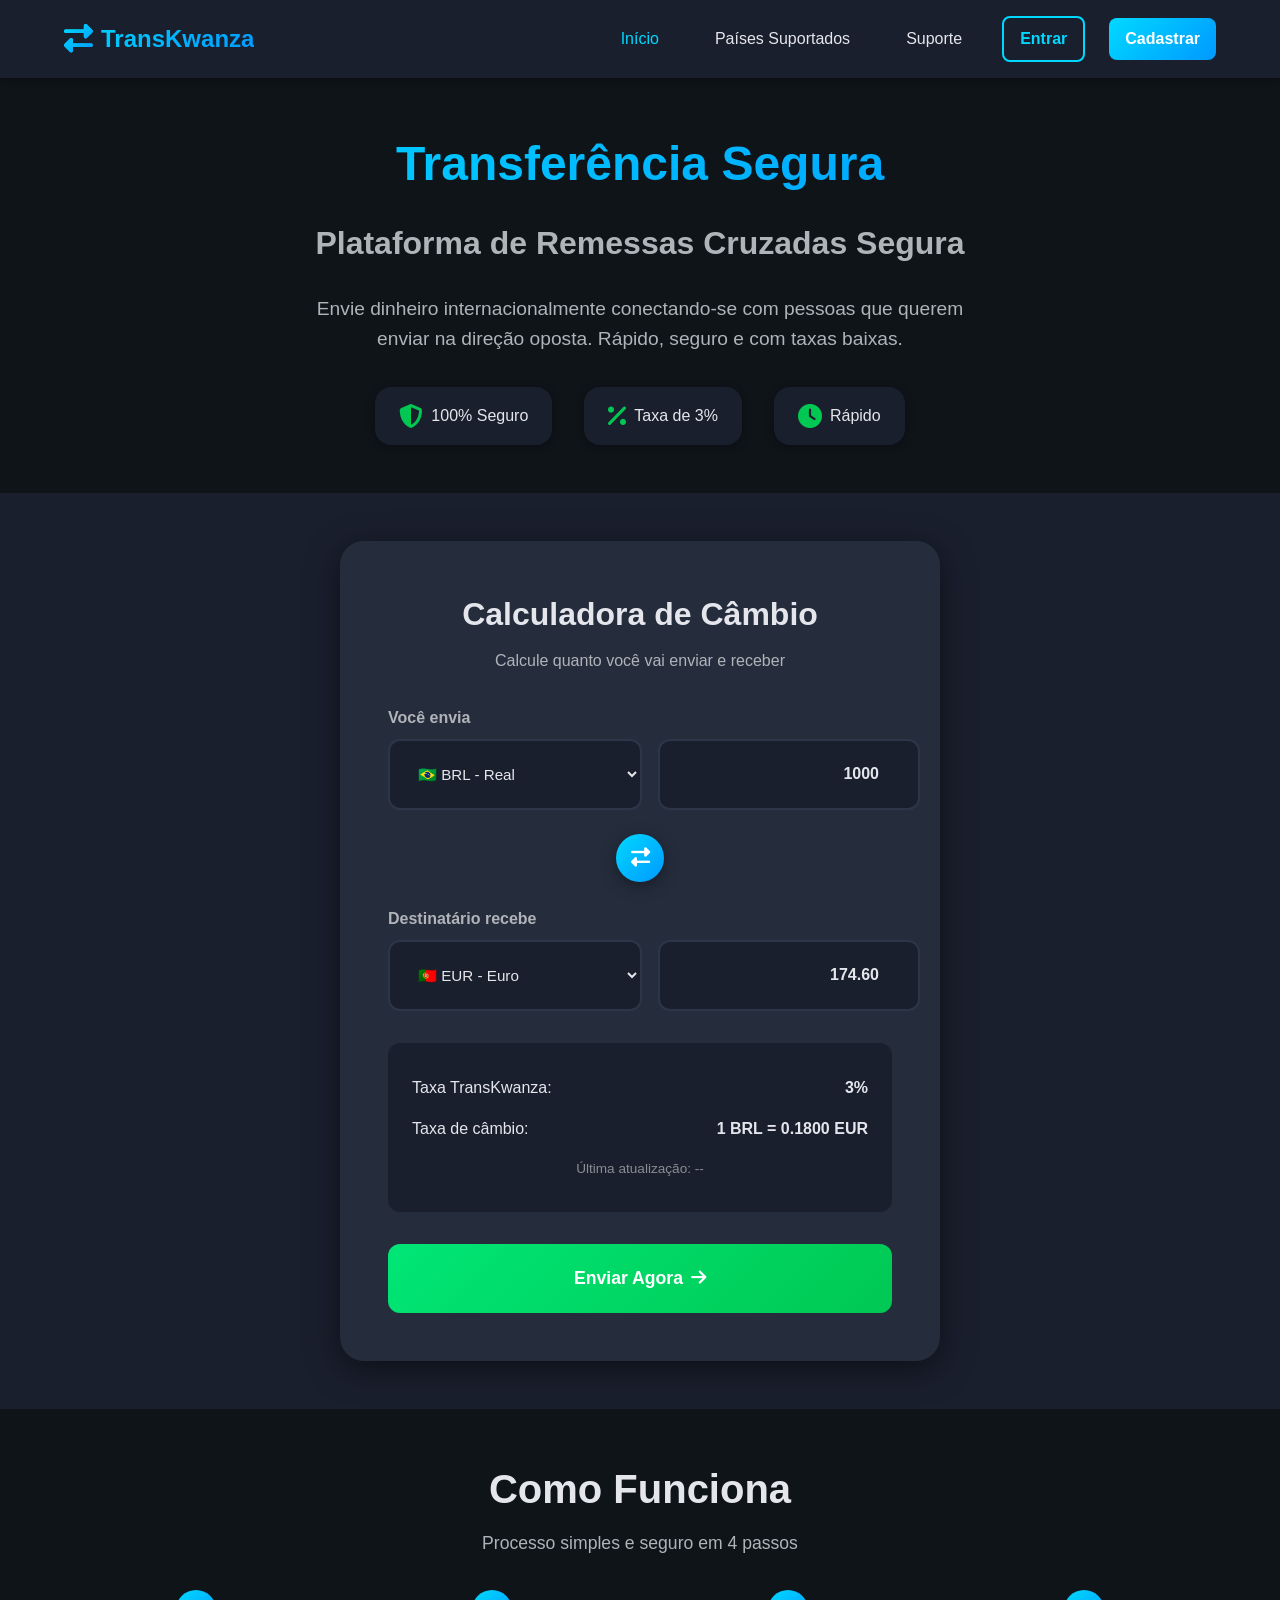
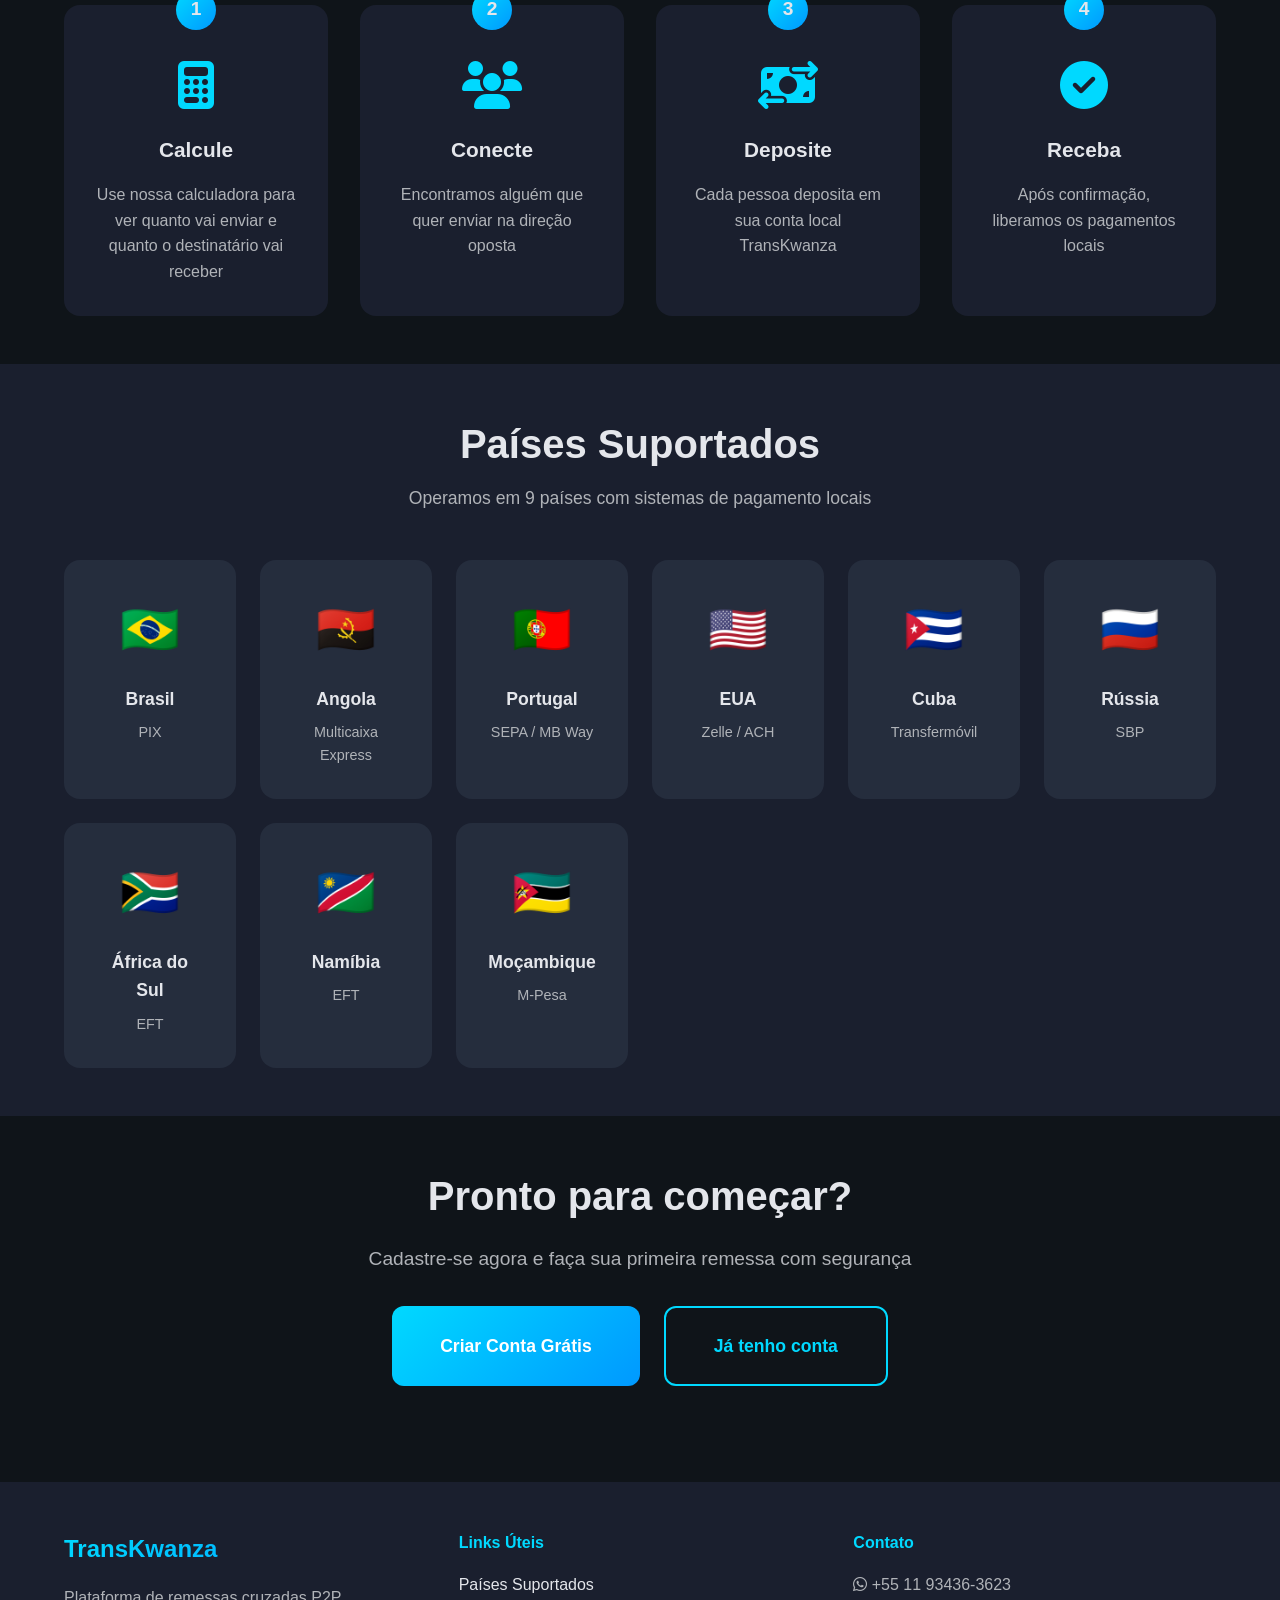
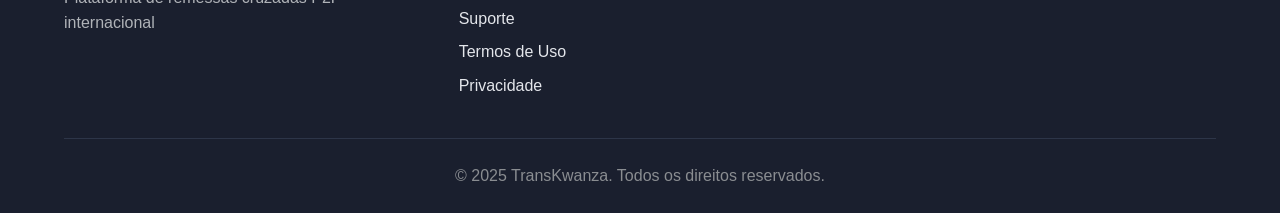
==== index.html @ f320a0de "✨ TransKwanza - Plataforma P2P de Remessas Internacionais Implementação completa da plataforma de re" ====
<!DOCTYPE html>
<html lang="pt-BR">
<head>
    <meta charset="UTF-8">
    <meta name="viewport" content="width=device-width, initial-scale=1.0">
    <title>TransKwanza - Plataforma de Remessas Cruzadas P2P Internacional</title>
    <link rel="stylesheet" href="css/style.css">
    <link rel="stylesheet" href="https://cdnjs.cloudflare.com/ajax/libs/font-awesome/6.4.0/css/all.min.css">
</head>
<body>
    <!-- Header -->
    <header>
        <nav class="navbar">
            <div class="container">
                <div class="logo">
                    <i class="fas fa-exchange-alt"></i>
                    <span>TransKwanza</span>
                </div>
                <ul class="nav-menu" id="nav-menu">
                    <li><a href="index.html" class="active">Início</a></li>
                    <li><a href="paises.html">Países Suportados</a></li>
                    <li><a href="suporte.html">Suporte</a></li>
                    <li><a href="login.html" class="btn-secondary">Entrar</a></li>
                    <li><a href="cadastro.html" class="btn-primary">Cadastrar</a></li>
                </ul>
                <div class="hamburger" id="hamburger">
                    <span></span>
                    <span></span>
                    <span></span>
                </div>
            </div>
        </nav>
    </header>

    <!-- Hero Section -->
    <section class="hero">
        <div class="container">
            <div class="hero-content">
                <h1>Transferência Segura</h1>
                <h2>Plataforma de Remessas Cruzadas Segura</h2>
                <p>Envie dinheiro internacionalmente conectando-se com pessoas que querem enviar na direção oposta. Rápido, seguro e com taxas baixas.</p>
                <div class="hero-features">
                    <div class="feature">
                        <i class="fas fa-shield-alt"></i>
                        <span>100% Seguro</span>
                    </div>
                    <div class="feature">
                        <i class="fas fa-percent"></i>
                        <span>Taxa de 3%</span>
                    </div>
                    <div class="feature">
                        <i class="fas fa-clock"></i>
                        <span>Rápido</span>
                    </div>
                </div>
            </div>
        </div>
    </section>

    <!-- Calculator Section -->
    <section class="calculator-section">
        <div class="container">
            <div class="calculator-card">
                <h2>Calculadora de Câmbio</h2>
                <p class="subtitle">Calcule quanto você vai enviar e receber</p>

                <div class="calculator">
                    <!-- Origem -->
                    <div class="currency-group">
                        <label>Você envia</label>
                        <div class="input-group">
                            <select id="fromCurrency" class="currency-select">
                                <option value="BRL" data-flag="🇧🇷">🇧🇷 BRL - Real</option>
                                <option value="USD" data-flag="🇺🇸">🇺🇸 USD - Dólar</option>
                                <option value="EUR" data-flag="🇵🇹">🇵🇹 EUR - Euro</option>
                                <option value="AOA" data-flag="🇦🇴">🇦🇴 AOA - Kwanza</option>
                                <option value="CUP" data-flag="🇨🇺">🇨🇺 CUP - Peso Cubano</option>
                                <option value="RUB" data-flag="🇷🇺">🇷🇺 RUB - Rublo</option>
                                <option value="ZAR" data-flag="🇿🇦">🇿🇦 ZAR - Rand</option>
                                <option value="NAD" data-flag="🇳🇦">🇳🇦 NAD - Dólar Namibiano</option>
                                <option value="MZN" data-flag="🇲🇿">🇲🇿 MZN - Metical</option>
                            </select>
                            <input type="number" id="fromAmount" class="amount-input" value="1000" min="0" step="0.01">
                        </div>
                    </div>

                    <!-- Swap Button -->
                    <div class="swap-container">
                        <button class="swap-btn" id="swapBtn">
                            <i class="fas fa-exchange-alt"></i>
                        </button>
                    </div>

                    <!-- Destino -->
                    <div class="currency-group">
                        <label>Destinatário recebe</label>
                        <div class="input-group">
                            <select id="toCurrency" class="currency-select">
                                <option value="EUR" data-flag="🇵🇹">🇵🇹 EUR - Euro</option>
                                <option value="BRL" data-flag="🇧🇷">🇧🇷 BRL - Real</option>
                                <option value="USD" data-flag="🇺🇸">🇺🇸 USD - Dólar</option>
                                <option value="AOA" data-flag="🇦🇴">🇦🇴 AOA - Kwanza</option>
                                <option value="CUP" data-flag="🇨🇺">🇨🇺 CUP - Peso Cubano</option>
                                <option value="RUB" data-flag="🇷🇺">🇷🇺 RUB - Rublo</option>
                                <option value="ZAR" data-flag="🇿🇦">🇿🇦 ZAR - Rand</option>
                                <option value="NAD" data-flag="🇳🇦">🇳🇦 NAD - Dólar Namibiano</option>
                                <option value="MZN" data-flag="🇲🇿">🇲🇿 MZN - Metical</option>
                            </select>
                            <input type="number" id="toAmount" class="amount-input" value="0" readonly>
                        </div>
                    </div>

                    <!-- Info -->
                    <div class="exchange-info">
                        <div class="info-row">
                            <span>Taxa TransKwanza:</span>
                            <strong>3%</strong>
                        </div>
                        <div class="info-row">
                            <span>Taxa de câmbio:</span>
                            <strong id="exchangeRate">Carregando...</strong>
                        </div>
                        <div class="info-row small">
                            <span id="lastUpdate">Última atualização: --</span>
                        </div>
                    </div>

                    <!-- Action Button -->
                    <button class="btn-send" id="sendBtn">
                        Enviar Agora
                        <i class="fas fa-arrow-right"></i>
                    </button>
                </div>
            </div>
        </div>
    </section>

    <!-- How it Works -->
    <section class="how-it-works">
        <div class="container">
            <h2>Como Funciona</h2>
            <p class="subtitle">Processo simples e seguro em 4 passos</p>

            <div class="steps">
                <div class="step">
                    <div class="step-number">1</div>
                    <i class="fas fa-calculator"></i>
                    <h3>Calcule</h3>
                    <p>Use nossa calculadora para ver quanto vai enviar e quanto o destinatário vai receber</p>
                </div>
                <div class="step">
                    <div class="step-number">2</div>
                    <i class="fas fa-users"></i>
                    <h3>Conecte</h3>
                    <p>Encontramos alguém que quer enviar na direção oposta</p>
                </div>
                <div class="step">
                    <div class="step-number">3</div>
                    <i class="fas fa-money-bill-transfer"></i>
                    <h3>Deposite</h3>
                    <p>Cada pessoa deposita em sua conta local TransKwanza</p>
                </div>
                <div class="step">
                    <div class="step-number">4</div>
                    <i class="fas fa-check-circle"></i>
                    <h3>Receba</h3>
                    <p>Após confirmação, liberamos os pagamentos locais</p>
                </div>
            </div>
        </div>
    </section>

    <!-- Countries Section -->
    <section class="countries-section">
        <div class="container">
            <h2>Países Suportados</h2>
            <p class="subtitle">Operamos em 9 países com sistemas de pagamento locais</p>

            <div class="countries-grid">
                <div class="country-card">
                    <span class="flag">🇧🇷</span>
                    <h3>Brasil</h3>
                    <p>PIX</p>
                </div>
                <div class="country-card">
                    <span class="flag">🇦🇴</span>
                    <h3>Angola</h3>
                    <p>Multicaixa Express</p>
                </div>
                <div class="country-card">
                    <span class="flag">🇵🇹</span>
                    <h3>Portugal</h3>
                    <p>SEPA / MB Way</p>
                </div>
                <div class="country-card">
                    <span class="flag">🇺🇸</span>
                    <h3>EUA</h3>
                    <p>Zelle / ACH</p>
                </div>
                <div class="country-card">
                    <span class="flag">🇨🇺</span>
                    <h3>Cuba</h3>
                    <p>Transfermóvil</p>
                </div>
                <div class="country-card">
                    <span class="flag">🇷🇺</span>
                    <h3>Rússia</h3>
                    <p>SBP</p>
                </div>
                <div class="country-card">
                    <span class="flag">🇿🇦</span>
                    <h3>África do Sul</h3>
                    <p>EFT</p>
                </div>
                <div class="country-card">
                    <span class="flag">🇳🇦</span>
                    <h3>Namíbia</h3>
                    <p>EFT</p>
                </div>
                <div class="country-card">
                    <span class="flag">🇲🇿</span>
                    <h3>Moçambique</h3>
                    <p>M-Pesa</p>
                </div>
            </div>
        </div>
    </section>

    <!-- CTA Section -->
    <section class="cta-section">
        <div class="container">
            <h2>Pronto para começar?</h2>
            <p>Cadastre-se agora e faça sua primeira remessa com segurança</p>
            <div class="cta-buttons">
                <a href="cadastro.html" class="btn-primary btn-large">Criar Conta Grátis</a>
                <a href="login.html" class="btn-secondary btn-large">Já tenho conta</a>
            </div>
        </div>
    </section>

    <!-- Footer -->
    <footer>
        <div class="container">
            <div class="footer-content">
                <div class="footer-section">
                    <h3>TransKwanza</h3>
                    <p>Plataforma de remessas cruzadas P2P internacional</p>
                </div>
                <div class="footer-section">
                    <h4>Links Úteis</h4>
                    <ul>
                        <li><a href="paises.html">Países Suportados</a></li>
                        <li><a href="suporte.html">Suporte</a></li>
                        <li><a href="termos.html">Termos de Uso</a></li>
                        <li><a href="privacidade.html">Privacidade</a></li>
                    </ul>
                </div>
                <div class="footer-section">
                    <h4>Contato</h4>
                    <p><i class="fab fa-whatsapp"></i> +55 11 93436-3623</p>
                </div>
            </div>
            <div class="footer-bottom">
                <p>&copy; 2025 TransKwanza. Todos os direitos reservados.</p>
            </div>
        </div>
    </footer>

    <script src="js/main.js"></script>
    <script src="js/currency.js"></script>
</body>
</html>
---- css/style.css ----
/* ==================== RESET & VARIABLES ==================== */
* {
    margin: 0;
    padding: 0;
    box-sizing: border-box;
}

:root {
    /* Dark Theme Colors */
    --bg-primary: #0f1419;
    --bg-secondary: #1a1f2e;
    --bg-tertiary: #252d3d;
    --bg-hover: #2d3548;

    /* Text Colors */
    --text-primary: #e4e6eb;
    --text-secondary: #b0b3b8;
    --text-muted: #8a8d91;

    /* Accent Colors */
    --accent-primary: #00d9ff;
    --accent-secondary: #0099ff;
    --accent-success: #00c853;
    --accent-warning: #ffa726;
    --accent-danger: #ff5252;

    /* Gradients */
    --gradient-primary: linear-gradient(135deg, #00d9ff 0%, #0099ff 100%);
    --gradient-success: linear-gradient(135deg, #00e676 0%, #00c853 100%);

    /* Spacing */
    --spacing-xs: 0.5rem;
    --spacing-sm: 1rem;
    --spacing-md: 1.5rem;
    --spacing-lg: 2rem;
    --spacing-xl: 3rem;

    /* Border Radius */
    --radius-sm: 8px;
    --radius-md: 12px;
    --radius-lg: 16px;
    --radius-xl: 24px;

    /* Shadows */
    --shadow-sm: 0 2px 8px rgba(0, 0, 0, 0.3);
    --shadow-md: 0 4px 16px rgba(0, 0, 0, 0.4);
    --shadow-lg: 0 8px 32px rgba(0, 0, 0, 0.5);

    /* Transitions */
    --transition: all 0.3s ease;
}

/* ==================== BASE STYLES ==================== */
body {
    font-family: -apple-system, BlinkMacSystemFont, 'Segoe UI', Roboto, 'Helvetica Neue', Arial, sans-serif;
    background: var(--bg-primary);
    color: var(--text-primary);
    line-height: 1.6;
    overflow-x: hidden;
}

.container {
    max-width: 1200px;
    margin: 0 auto;
    padding: 0 var(--spacing-md);
}

img {
    max-width: 100%;
    display: block;
}

a {
    text-decoration: none;
    color: inherit;
    transition: var(--transition);
}

/* ==================== HEADER & NAVIGATION ==================== */
header {
    background: var(--bg-secondary);
    position: sticky;
    top: 0;
    z-index: 1000;
    box-shadow: var(--shadow-sm);
}

.navbar {
    padding: var(--spacing-sm) 0;
}

.navbar .container {
    display: flex;
    justify-content: space-between;
    align-items: center;
}

.logo {
    display: flex;
    align-items: center;
    gap: var(--spacing-xs);
    font-size: 1.5rem;
    font-weight: bold;
    background: var(--gradient-primary);
    -webkit-background-clip: text;
    -webkit-text-fill-color: transparent;
    background-clip: text;
}

.logo i {
    font-size: 1.8rem;
    background: var(--gradient-primary);
    -webkit-background-clip: text;
    -webkit-text-fill-color: transparent;
}

.nav-menu {
    display: flex;
    list-style: none;
    gap: var(--spacing-md);
    align-items: center;
}

.nav-menu a {
    padding: var(--spacing-xs) var(--spacing-sm);
    border-radius: var(--radius-sm);
    transition: var(--transition);
}

.nav-menu a:hover {
    background: var(--bg-hover);
}

.nav-menu a.active {
    color: var(--accent-primary);
}

.hamburger {
    display: none;
    flex-direction: column;
    gap: 5px;
    cursor: pointer;
    padding: var(--spacing-xs);
}

.hamburger span {
    width: 25px;
    height: 3px;
    background: var(--text-primary);
    border-radius: 3px;
    transition: var(--transition);
}

/* ==================== BUTTONS ==================== */
.btn-primary,
.btn-secondary,
.btn-send {
    padding: var(--spacing-xs) var(--spacing-md);
    border-radius: var(--radius-md);
    font-weight: 600;
    cursor: pointer;
    border: none;
    transition: var(--transition);
    display: inline-flex;
    align-items: center;
    gap: var(--spacing-xs);
}

.btn-primary {
    background: var(--gradient-primary);
    color: white;
}

.btn-primary:hover {
    transform: translateY(-2px);
    box-shadow: var(--shadow-md);
}

.btn-secondary {
    background: transparent;
    border: 2px solid var(--accent-primary);
    color: var(--accent-primary);
}

.btn-secondary:hover {
    background: var(--accent-primary);
    color: white;
}

.btn-send {
    width: 100%;
    justify-content: center;
    background: var(--gradient-success);
    color: white;
    font-size: 1.1rem;
    padding: var(--spacing-md);
}

.btn-send:hover {
    transform: translateY(-2px);
    box-shadow: var(--shadow-lg);
}

.btn-large {
    padding: var(--spacing-md) var(--spacing-xl);
    font-size: 1.1rem;
}

/* ==================== HERO SECTION ==================== */
.hero {
    padding: var(--spacing-xl) 0;
    text-align: center;
}

.hero-content h1 {
    font-size: 3rem;
    margin-bottom: var(--spacing-sm);
    background: var(--gradient-primary);
    -webkit-background-clip: text;
    -webkit-text-fill-color: transparent;
    background-clip: text;
}

.hero-content h2 {
    font-size: 2rem;
    color: var(--text-secondary);
    margin-bottom: var(--spacing-md);
}

.hero-content p {
    font-size: 1.2rem;
    color: var(--text-secondary);
    max-width: 700px;
    margin: 0 auto var(--spacing-lg);
}

.hero-features {
    display: flex;
    justify-content: center;
    gap: var(--spacing-lg);
    flex-wrap: wrap;
}

.hero-features .feature {
    display: flex;
    align-items: center;
    gap: var(--spacing-xs);
    padding: var(--spacing-sm) var(--spacing-md);
    background: var(--bg-secondary);
    border-radius: var(--radius-lg);
    box-shadow: var(--shadow-sm);
}

.hero-features .feature i {
    font-size: 1.5rem;
    color: var(--accent-success);
}

/* ==================== CALCULATOR SECTION ==================== */
.calculator-section {
    padding: var(--spacing-xl) 0;
    background: var(--bg-secondary);
}

.calculator-card {
    max-width: 600px;
    margin: 0 auto;
    background: var(--bg-tertiary);
    padding: var(--spacing-xl);
    border-radius: var(--radius-xl);
    box-shadow: var(--shadow-lg);
}

.calculator-card h2 {
    text-align: center;
    margin-bottom: var(--spacing-xs);
    font-size: 2rem;
}

.calculator-card .subtitle {
    text-align: center;
    color: var(--text-secondary);
    margin-bottom: var(--spacing-lg);
}

.currency-group {
    margin-bottom: var(--spacing-md);
}

.currency-group label {
    display: block;
    margin-bottom: var(--spacing-xs);
    color: var(--text-secondary);
    font-weight: 600;
}

.input-group {
    display: grid;
    grid-template-columns: 1fr 1fr;
    gap: var(--spacing-sm);
}

.currency-select,
.amount-input {
    padding: var(--spacing-md);
    background: var(--bg-secondary);
    border: 2px solid var(--bg-hover);
    border-radius: var(--radius-md);
    color: var(--text-primary);
    font-size: 1rem;
    transition: var(--transition);
}

.currency-select:focus,
.amount-input:focus {
    outline: none;
    border-color: var(--accent-primary);
    box-shadow: 0 0 0 3px rgba(0, 217, 255, 0.1);
}

.currency-select {
    cursor: pointer;
    font-size: 0.95rem;
}

.amount-input {
    text-align: right;
    font-weight: 600;
}

.swap-container {
    display: flex;
    justify-content: center;
    margin: var(--spacing-md) 0;
}

.swap-btn {
    width: 48px;
    height: 48px;
    border-radius: 50%;
    background: var(--gradient-primary);
    border: none;
    color: white;
    font-size: 1.2rem;
    cursor: pointer;
    transition: var(--transition);
    box-shadow: var(--shadow-md);
}

.swap-btn:hover {
    transform: rotate(180deg);
}

.exchange-info {
    background: var(--bg-secondary);
    padding: var(--spacing-md);
    border-radius: var(--radius-md);
    margin: var(--spacing-lg) 0;
}

.info-row {
    display: flex;
    justify-content: space-between;
    padding: var(--spacing-xs) 0;
}

.info-row.small {
    font-size: 0.85rem;
    color: var(--text-muted);
    justify-content: center;
}

/* ==================== HOW IT WORKS ==================== */
.how-it-works {
    padding: var(--spacing-xl) 0;
    text-align: center;
}

.how-it-works h2 {
    font-size: 2.5rem;
    margin-bottom: var(--spacing-xs);
}

.how-it-works .subtitle {
    color: var(--text-secondary);
    margin-bottom: var(--spacing-xl);
    font-size: 1.1rem;
}

.steps {
    display: grid;
    grid-template-columns: repeat(auto-fit, minmax(250px, 1fr));
    gap: var(--spacing-lg);
    margin-top: var(--spacing-xl);
}

.step {
    background: var(--bg-secondary);
    padding: var(--spacing-lg);
    border-radius: var(--radius-lg);
    transition: var(--transition);
    position: relative;
}

.step:hover {
    transform: translateY(-5px);
    box-shadow: var(--shadow-lg);
}

.step-number {
    position: absolute;
    top: -15px;
    left: 50%;
    transform: translateX(-50%);
    width: 40px;
    height: 40px;
    background: var(--gradient-primary);
    border-radius: 50%;
    display: flex;
    align-items: center;
    justify-content: center;
    font-weight: bold;
    font-size: 1.2rem;
}

.step i {
    font-size: 3rem;
    color: var(--accent-primary);
    margin: var(--spacing-md) 0;
}

.step h3 {
    font-size: 1.3rem;
    margin-bottom: var(--spacing-sm);
}

.step p {
    color: var(--text-secondary);
}

/* ==================== COUNTRIES SECTION ==================== */
.countries-section {
    padding: var(--spacing-xl) 0;
    background: var(--bg-secondary);
    text-align: center;
}

.countries-section h2 {
    font-size: 2.5rem;
    margin-bottom: var(--spacing-xs);
}

.countries-section .subtitle {
    color: var(--text-secondary);
    margin-bottom: var(--spacing-xl);
    font-size: 1.1rem;
}

.countries-grid {
    display: grid;
    grid-template-columns: repeat(auto-fit, minmax(150px, 1fr));
    gap: var(--spacing-md);
    margin-top: var(--spacing-xl);
}

.country-card {
    background: var(--bg-tertiary);
    padding: var(--spacing-lg);
    border-radius: var(--radius-lg);
    transition: var(--transition);
    cursor: pointer;
}

.country-card:hover {
    transform: translateY(-5px);
    box-shadow: var(--shadow-lg);
}

.country-card .flag {
    font-size: 3rem;
    display: block;
    margin-bottom: var(--spacing-sm);
}

.country-card h3 {
    font-size: 1.1rem;
    margin-bottom: var(--spacing-xs);
}

.country-card p {
    color: var(--text-secondary);
    font-size: 0.9rem;
}

/* ==================== CTA SECTION ==================== */
.cta-section {
    padding: var(--spacing-xl) 0;
    text-align: center;
}

.cta-section h2 {
    font-size: 2.5rem;
    margin-bottom: var(--spacing-sm);
}

.cta-section p {
    color: var(--text-secondary);
    font-size: 1.2rem;
    margin-bottom: var(--spacing-lg);
}

.cta-buttons {
    display: flex;
    gap: var(--spacing-md);
    justify-content: center;
    flex-wrap: wrap;
}

/* ==================== FOOTER ==================== */
footer {
    background: var(--bg-secondary);
    padding: var(--spacing-xl) 0 var(--spacing-md);
    margin-top: var(--spacing-xl);
}

.footer-content {
    display: grid;
    grid-template-columns: repeat(auto-fit, minmax(250px, 1fr));
    gap: var(--spacing-lg);
    margin-bottom: var(--spacing-lg);
}

.footer-section h3 {
    font-size: 1.5rem;
    margin-bottom: var(--spacing-sm);
    background: var(--gradient-primary);
    -webkit-background-clip: text;
    -webkit-text-fill-color: transparent;
    background-clip: text;
}

.footer-section h4 {
    margin-bottom: var(--spacing-sm);
    color: var(--accent-primary);
}

.footer-section ul {
    list-style: none;
}

.footer-section ul li {
    margin-bottom: var(--spacing-xs);
}

.footer-section ul li a:hover {
    color: var(--accent-primary);
}

.footer-section p {
    color: var(--text-secondary);
}

.footer-bottom {
    text-align: center;
    padding-top: var(--spacing-md);
    border-top: 1px solid var(--bg-hover);
    color: var(--text-muted);
}

/* ==================== RESPONSIVE ==================== */
@media (max-width: 768px) {
    .hamburger {
        display: flex;
    }

    .nav-menu {
        position: absolute;
        top: 100%;
        left: 0;
        right: 0;
        background: var(--bg-secondary);
        flex-direction: column;
        padding: var(--spacing-md);
        box-shadow: var(--shadow-md);
        transform: translateY(-100%);
        opacity: 0;
        pointer-events: none;
        transition: var(--transition);
    }

    .nav-menu.active {
        transform: translateY(0);
        opacity: 1;
        pointer-events: all;
    }

    .hero-content h1 {
        font-size: 2rem;
    }

    .hero-content h2 {
        font-size: 1.5rem;
    }

    .hero-content p {
        font-size: 1rem;
    }

    .calculator-card {
        padding: var(--spacing-md);
    }

    .input-group {
        grid-template-columns: 1fr;
    }

    .steps {
        grid-template-columns: 1fr;
    }

    .countries-grid {
        grid-template-columns: repeat(2, 1fr);
    }

    .cta-buttons {
        flex-direction: column;
    }

    .btn-large {
        width: 100%;
        justify-content: center;
    }
}

@media (max-width: 480px) {
    :root {
        --spacing-xl: 2rem;
        --spacing-lg: 1.5rem;
    }

    .hero-content h1 {
        font-size: 1.75rem;
    }

    .countries-grid {
        grid-template-columns: 1fr;
    }
}

/* ==================== UTILITIES ==================== */
.text-center {
    text-align: center;
}

.mt-1 { margin-top: var(--spacing-sm); }
.mt-2 { margin-top: var(--spacing-md); }
.mt-3 { margin-top: var(--spacing-lg); }

.mb-1 { margin-bottom: var(--spacing-sm); }
.mb-2 { margin-bottom: var(--spacing-md); }
.mb-3 { margin-bottom: var(--spacing-lg); }

.hidden {
    display: none !important;
}
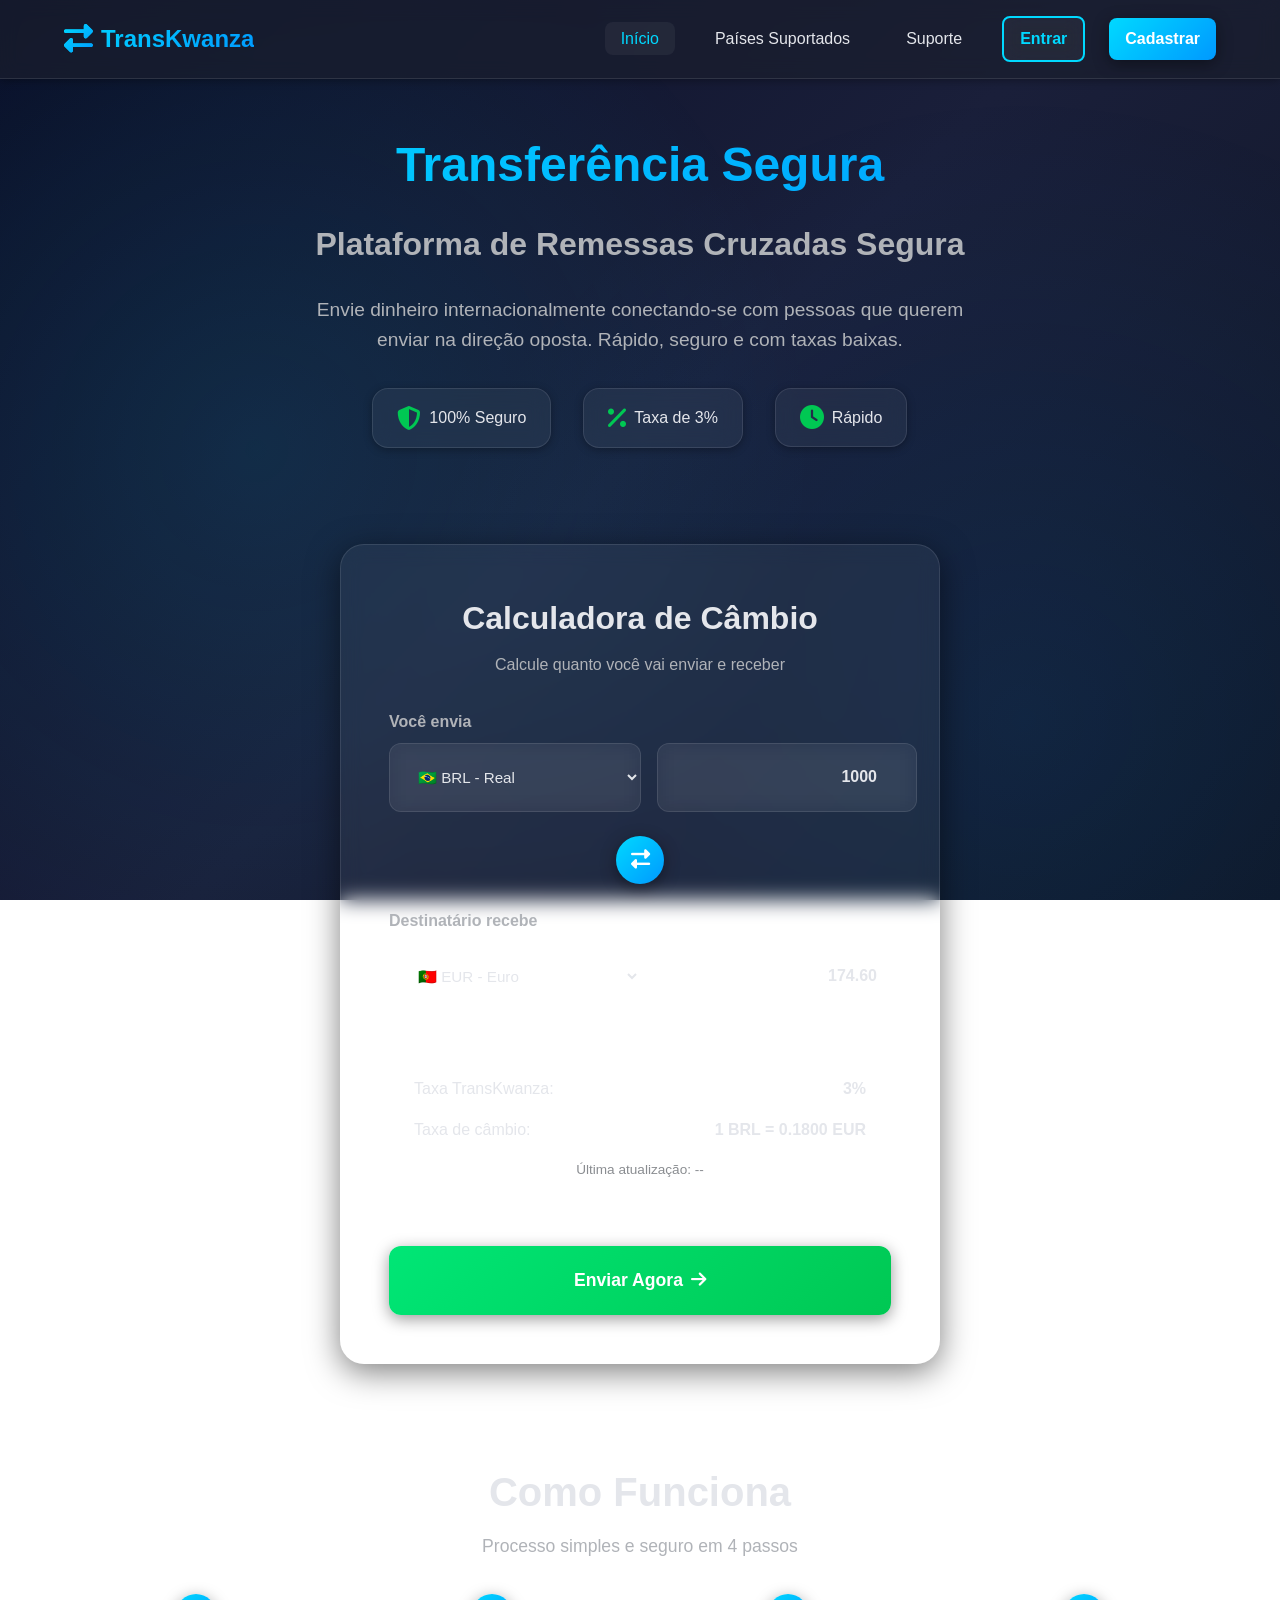
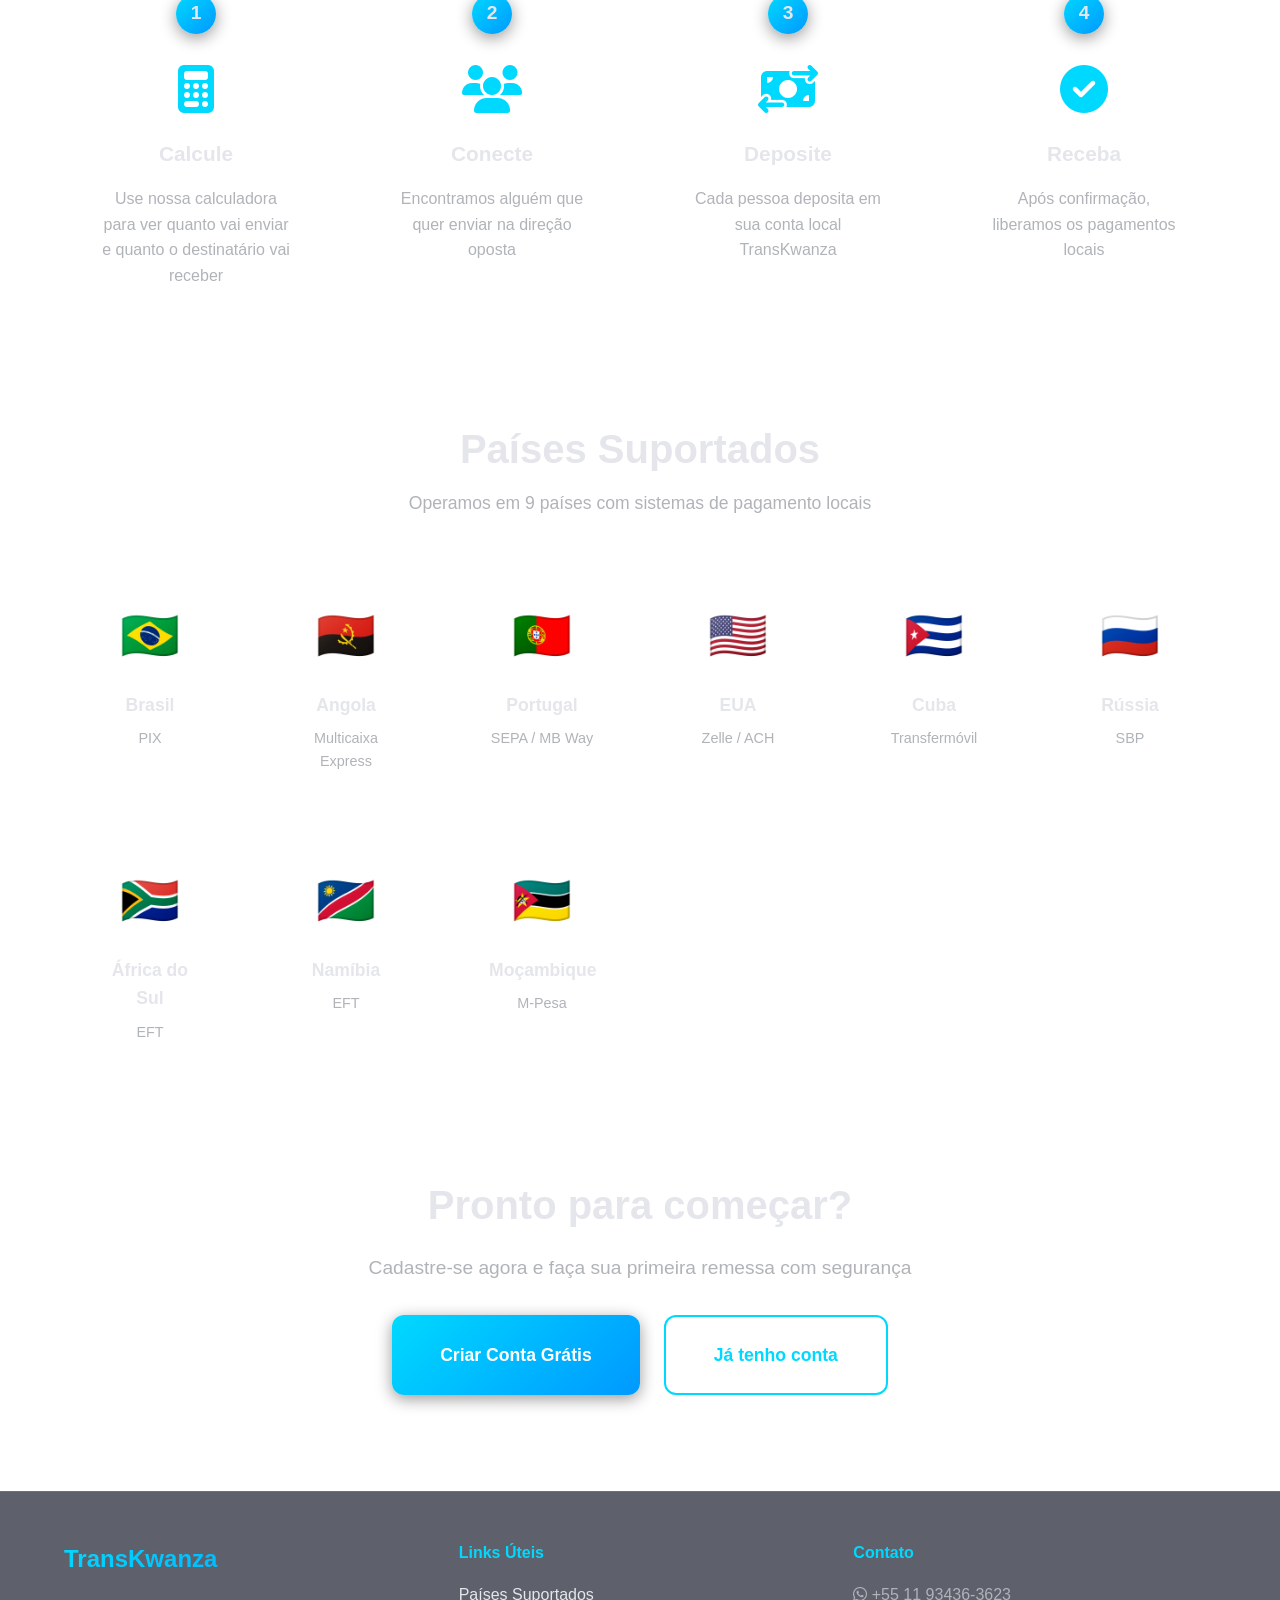
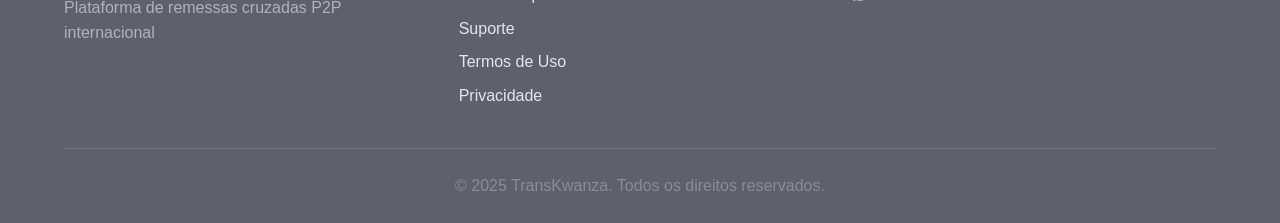
==== commit adefbc01: "✨ Melhorias visuais e funcionalidades 🎨 Glassmorphism Design: - Fundos translúcidos com efeito blur " ====
--- a/index.html
+++ b/index.html
@@ -12,10 +12,10 @@
     <header>
         <nav class="navbar">
             <div class="container">
-                <div class="logo">
+                <a href="index.html" class="logo">
                     <i class="fas fa-exchange-alt"></i>
                     <span>TransKwanza</span>
-                </div>
+                </a>
                 <ul class="nav-menu" id="nav-menu">
                     <li><a href="index.html" class="active">Início</a></li>
                     <li><a href="paises.html">Países Suportados</a></li>
--- a/css/style.css
+++ b/css/style.css
@@ -6,11 +6,13 @@
 }
 
 :root {
-    /* Dark Theme Colors */
-    --bg-primary: #0f1419;
-    --bg-secondary: #1a1f2e;
-    --bg-tertiary: #252d3d;
-    --bg-hover: #2d3548;
+    /* Dark Theme Colors with Glassmorphism */
+    --bg-primary: linear-gradient(135deg, #0a0e27 0%, #1a1f3a 100%);
+    --bg-secondary: rgba(26, 31, 46, 0.7);
+    --bg-tertiary: rgba(37, 45, 61, 0.6);
+    --bg-hover: rgba(45, 53, 72, 0.8);
+    --bg-glass: rgba(255, 255, 255, 0.05);
+    --bg-glass-hover: rgba(255, 255, 255, 0.1);
 
     /* Text Colors */
     --text-primary: #e4e6eb;
@@ -27,6 +29,7 @@
     /* Gradients */
     --gradient-primary: linear-gradient(135deg, #00d9ff 0%, #0099ff 100%);
     --gradient-success: linear-gradient(135deg, #00e676 0%, #00c853 100%);
+    --gradient-bg: linear-gradient(135deg, #0a0e27 0%, #1a1f3a 50%, #0f1524 100%);
 
     /* Spacing */
     --spacing-xs: 0.5rem;
@@ -45,24 +48,48 @@
     --shadow-sm: 0 2px 8px rgba(0, 0, 0, 0.3);
     --shadow-md: 0 4px 16px rgba(0, 0, 0, 0.4);
     --shadow-lg: 0 8px 32px rgba(0, 0, 0, 0.5);
+    --shadow-glow: 0 0 20px rgba(0, 217, 255, 0.3);
 
     /* Transitions */
     --transition: all 0.3s ease;
+
+    /* Glass Effect */
+    --glass-border: 1px solid rgba(255, 255, 255, 0.1);
+    --glass-blur: blur(10px);
 }
 
 /* ==================== BASE STYLES ==================== */
 body {
     font-family: -apple-system, BlinkMacSystemFont, 'Segoe UI', Roboto, 'Helvetica Neue', Arial, sans-serif;
-    background: var(--bg-primary);
+    background: var(--gradient-bg);
+    background-attachment: fixed;
     color: var(--text-primary);
     line-height: 1.6;
     overflow-x: hidden;
+    position: relative;
+}
+
+/* Animated background particles */
+body::before {
+    content: '';
+    position: fixed;
+    top: 0;
+    left: 0;
+    width: 100%;
+    height: 100%;
+    background:
+        radial-gradient(circle at 20% 50%, rgba(0, 217, 255, 0.1) 0%, transparent 50%),
+        radial-gradient(circle at 80% 80%, rgba(0, 153, 255, 0.1) 0%, transparent 50%);
+    pointer-events: none;
+    z-index: 0;
 }
 
 .container {
     max-width: 1200px;
     margin: 0 auto;
     padding: 0 var(--spacing-md);
+    position: relative;
+    z-index: 1;
 }
 
 img {
@@ -79,9 +106,12 @@
 /* ==================== HEADER & NAVIGATION ==================== */
 header {
     background: var(--bg-secondary);
+    backdrop-filter: var(--glass-blur);
+    -webkit-backdrop-filter: var(--glass-blur);
     position: sticky;
     top: 0;
     z-index: 1000;
+    border-bottom: var(--glass-border);
     box-shadow: var(--shadow-sm);
 }
 
@@ -105,6 +135,13 @@
     -webkit-background-clip: text;
     -webkit-text-fill-color: transparent;
     background-clip: text;
+    cursor: pointer;
+    transition: var(--transition);
+}
+
+.logo:hover {
+    filter: brightness(1.2);
+    transform: scale(1.05);
 }
 
 .logo i {
@@ -128,11 +165,13 @@
 }
 
 .nav-menu a:hover {
-    background: var(--bg-hover);
+    background: var(--bg-glass-hover);
+    backdrop-filter: var(--glass-blur);
 }
 
 .nav-menu a.active {
     color: var(--accent-primary);
+    background: var(--bg-glass);
 }
 
 .hamburger {
@@ -164,20 +203,39 @@
     display: inline-flex;
     align-items: center;
     gap: var(--spacing-xs);
+    position: relative;
+    overflow: hidden;
 }
 
 .btn-primary {
     background: var(--gradient-primary);
     color: white;
+    box-shadow: var(--shadow-md);
+}
+
+.btn-primary::before {
+    content: '';
+    position: absolute;
+    top: 0;
+    left: -100%;
+    width: 100%;
+    height: 100%;
+    background: linear-gradient(90deg, transparent, rgba(255, 255, 255, 0.2), transparent);
+    transition: left 0.5s;
+}
+
+.btn-primary:hover::before {
+    left: 100%;
 }
 
 .btn-primary:hover {
     transform: translateY(-2px);
-    box-shadow: var(--shadow-md);
+    box-shadow: var(--shadow-glow);
 }
 
 .btn-secondary {
-    background: transparent;
+    background: var(--bg-glass);
+    backdrop-filter: var(--glass-blur);
     border: 2px solid var(--accent-primary);
     color: var(--accent-primary);
 }
@@ -185,6 +243,7 @@
 .btn-secondary:hover {
     background: var(--accent-primary);
     color: white;
+    box-shadow: var(--shadow-glow);
 }
 
 .btn-send {
@@ -194,11 +253,12 @@
     color: white;
     font-size: 1.1rem;
     padding: var(--spacing-md);
+    box-shadow: var(--shadow-md);
 }
 
 .btn-send:hover {
     transform: translateY(-2px);
-    box-shadow: var(--shadow-lg);
+    box-shadow: 0 8px 32px rgba(0, 200, 83, 0.4);
 }
 
 .btn-large {
@@ -210,6 +270,7 @@
 .hero {
     padding: var(--spacing-xl) 0;
     text-align: center;
+    position: relative;
 }
 
 .hero-content h1 {
@@ -219,6 +280,16 @@
     -webkit-background-clip: text;
     -webkit-text-fill-color: transparent;
     background-clip: text;
+    animation: glow 2s ease-in-out infinite alternate;
+}
+
+@keyframes glow {
+    from {
+        filter: drop-shadow(0 0 5px rgba(0, 217, 255, 0.5));
+    }
+    to {
+        filter: drop-shadow(0 0 20px rgba(0, 217, 255, 0.8));
+    }
 }
 
 .hero-content h2 {
@@ -246,9 +317,18 @@
     align-items: center;
     gap: var(--spacing-xs);
     padding: var(--spacing-sm) var(--spacing-md);
-    background: var(--bg-secondary);
+    background: var(--bg-glass);
+    backdrop-filter: var(--glass-blur);
+    border: var(--glass-border);
     border-radius: var(--radius-lg);
     box-shadow: var(--shadow-sm);
+    transition: var(--transition);
+}
+
+.hero-features .feature:hover {
+    background: var(--bg-glass-hover);
+    transform: translateY(-5px);
+    box-shadow: var(--shadow-md);
 }
 
 .hero-features .feature i {
@@ -259,15 +339,18 @@
 /* ==================== CALCULATOR SECTION ==================== */
 .calculator-section {
     padding: var(--spacing-xl) 0;
-    background: var(--bg-secondary);
+    position: relative;
 }
 
 .calculator-card {
     max-width: 600px;
     margin: 0 auto;
-    background: var(--bg-tertiary);
+    background: var(--bg-glass);
+    backdrop-filter: var(--glass-blur);
+    -webkit-backdrop-filter: var(--glass-blur);
     padding: var(--spacing-xl);
     border-radius: var(--radius-xl);
+    border: var(--glass-border);
     box-shadow: var(--shadow-lg);
 }
 
@@ -303,8 +386,9 @@
 .currency-select,
 .amount-input {
     padding: var(--spacing-md);
-    background: var(--bg-secondary);
-    border: 2px solid var(--bg-hover);
+    background: var(--bg-glass);
+    backdrop-filter: var(--glass-blur);
+    border: var(--glass-border);
     border-radius: var(--radius-md);
     color: var(--text-primary);
     font-size: 1rem;
@@ -315,7 +399,8 @@
 .amount-input:focus {
     outline: none;
     border-color: var(--accent-primary);
-    box-shadow: 0 0 0 3px rgba(0, 217, 255, 0.1);
+    box-shadow: 0 0 0 3px rgba(0, 217, 255, 0.2);
+    background: var(--bg-glass-hover);
 }
 
 .currency-select {
@@ -348,13 +433,16 @@
 }
 
 .swap-btn:hover {
-    transform: rotate(180deg);
+    transform: rotate(180deg) scale(1.1);
+    box-shadow: var(--shadow-glow);
 }
 
 .exchange-info {
-    background: var(--bg-secondary);
+    background: var(--bg-glass);
+    backdrop-filter: var(--glass-blur);
     padding: var(--spacing-md);
     border-radius: var(--radius-md);
+    border: var(--glass-border);
     margin: var(--spacing-lg) 0;
 }
 
@@ -395,7 +483,9 @@
 }
 
 .step {
-    background: var(--bg-secondary);
+    background: var(--bg-glass);
+    backdrop-filter: var(--glass-blur);
+    border: var(--glass-border);
     padding: var(--spacing-lg);
     border-radius: var(--radius-lg);
     transition: var(--transition);
@@ -403,8 +493,9 @@
 }
 
 .step:hover {
-    transform: translateY(-5px);
+    transform: translateY(-10px);
     box-shadow: var(--shadow-lg);
+    background: var(--bg-glass-hover);
 }
 
 .step-number {
@@ -421,6 +512,7 @@
     justify-content: center;
     font-weight: bold;
     font-size: 1.2rem;
+    box-shadow: var(--shadow-md);
 }
 
 .step i {
@@ -441,7 +533,6 @@
 /* ==================== COUNTRIES SECTION ==================== */
 .countries-section {
     padding: var(--spacing-xl) 0;
-    background: var(--bg-secondary);
     text-align: center;
 }
 
@@ -464,7 +555,9 @@
 }
 
 .country-card {
-    background: var(--bg-tertiary);
+    background: var(--bg-glass);
+    backdrop-filter: var(--glass-blur);
+    border: var(--glass-border);
     padding: var(--spacing-lg);
     border-radius: var(--radius-lg);
     transition: var(--transition);
@@ -472,8 +565,9 @@
 }
 
 .country-card:hover {
-    transform: translateY(-5px);
+    transform: translateY(-5px) scale(1.05);
     box-shadow: var(--shadow-lg);
+    background: var(--bg-glass-hover);
 }
 
 .country-card .flag {
@@ -519,6 +613,8 @@
 /* ==================== FOOTER ==================== */
 footer {
     background: var(--bg-secondary);
+    backdrop-filter: var(--glass-blur);
+    border-top: var(--glass-border);
     padding: var(--spacing-xl) 0 var(--spacing-md);
     margin-top: var(--spacing-xl);
 }
@@ -563,35 +659,28 @@
 .footer-bottom {
     text-align: center;
     padding-top: var(--spacing-md);
-    border-top: 1px solid var(--bg-hover);
+    border-top: 1px solid rgba(255, 255, 255, 0.1);
     color: var(--text-muted);
 }
 
 /* ==================== RESPONSIVE ==================== */
 @media (max-width: 768px) {
     .hamburger {
-        display: flex;
+        display: none !important; /* Menu sempre visível no mobile */
     }
 
     .nav-menu {
-        position: absolute;
-        top: 100%;
-        left: 0;
-        right: 0;
-        background: var(--bg-secondary);
-        flex-direction: column;
-        padding: var(--spacing-md);
-        box-shadow: var(--shadow-md);
-        transform: translateY(-100%);
-        opacity: 0;
-        pointer-events: none;
-        transition: var(--transition);
-    }
-
-    .nav-menu.active {
-        transform: translateY(0);
-        opacity: 1;
-        pointer-events: all;
+        display: flex !important; /* Sempre mostrar menu */
+        flex-direction: row;
+        flex-wrap: wrap;
+        justify-content: center;
+        gap: var(--spacing-sm);
+        padding: var(--spacing-sm) 0;
+    }
+
+    .nav-menu a {
+        font-size: 0.85rem;
+        padding: var(--spacing-xs);
     }
 
     .hero-content h1 {
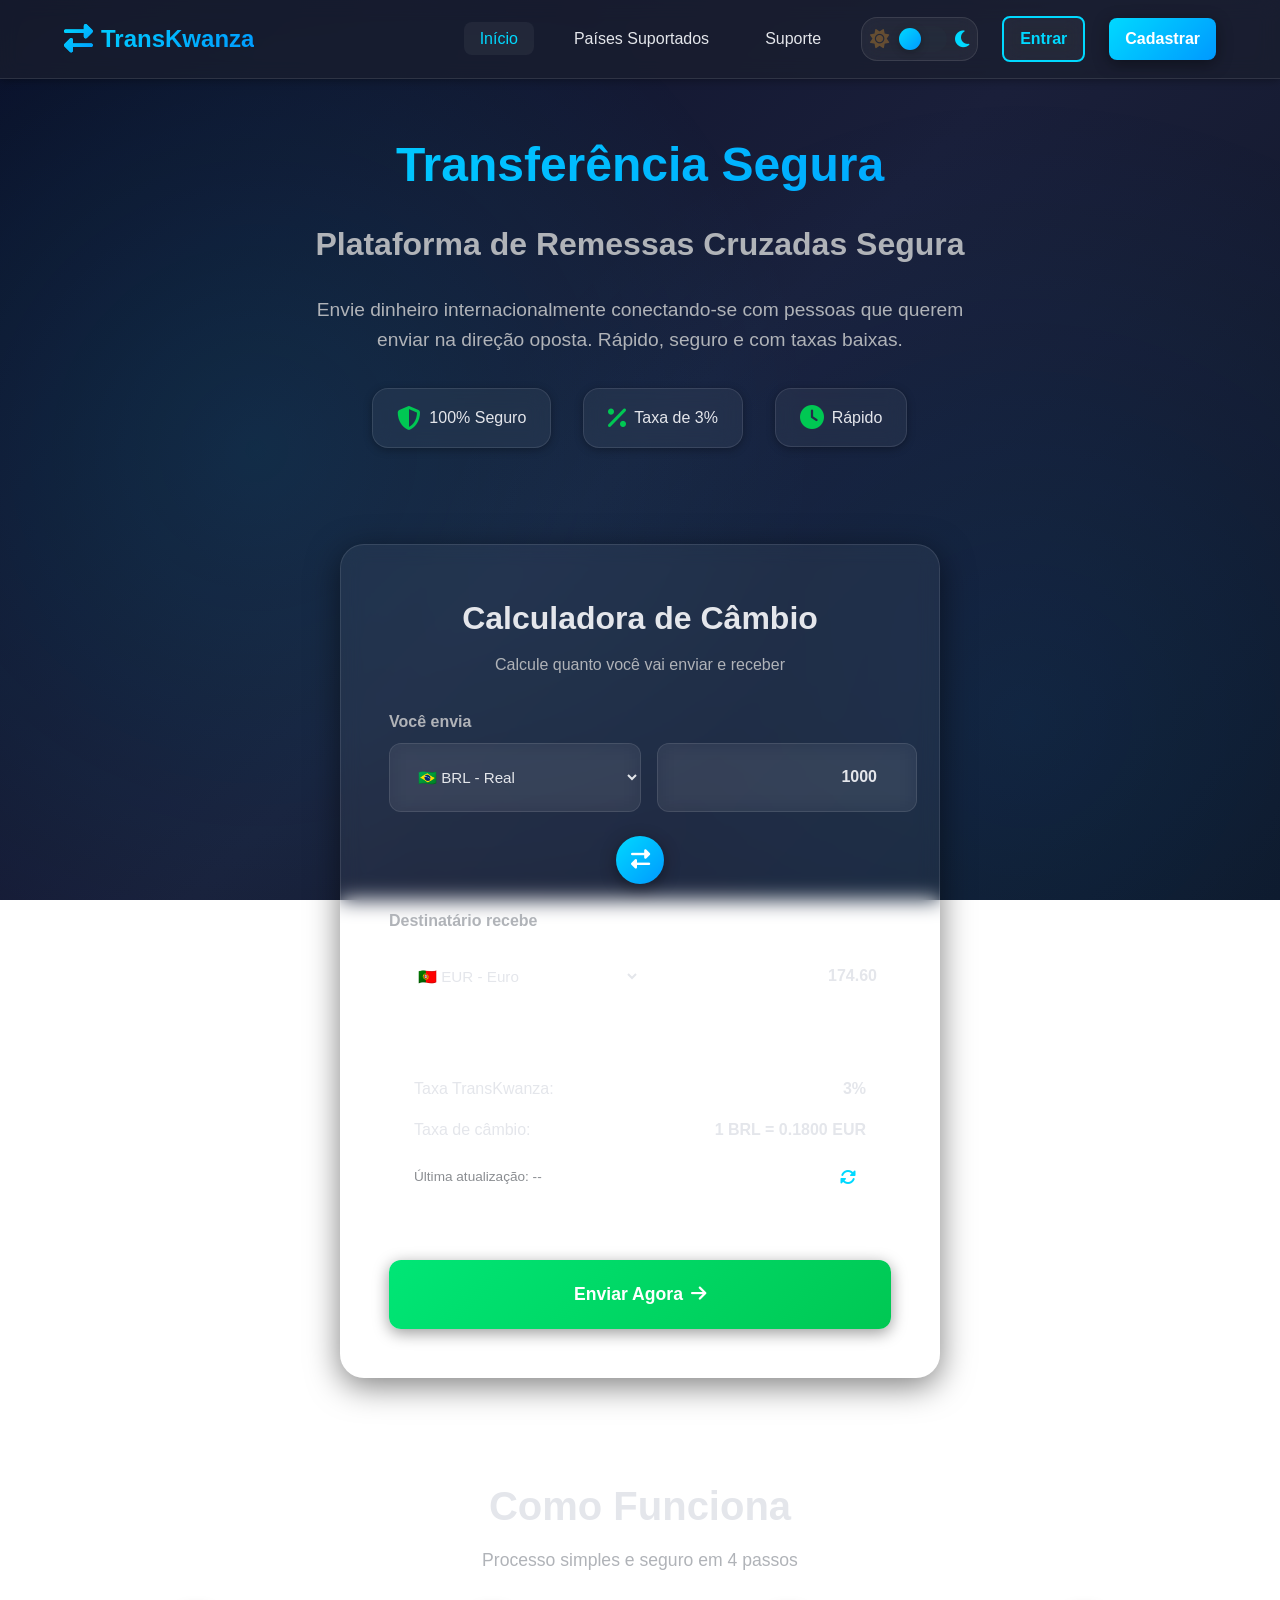
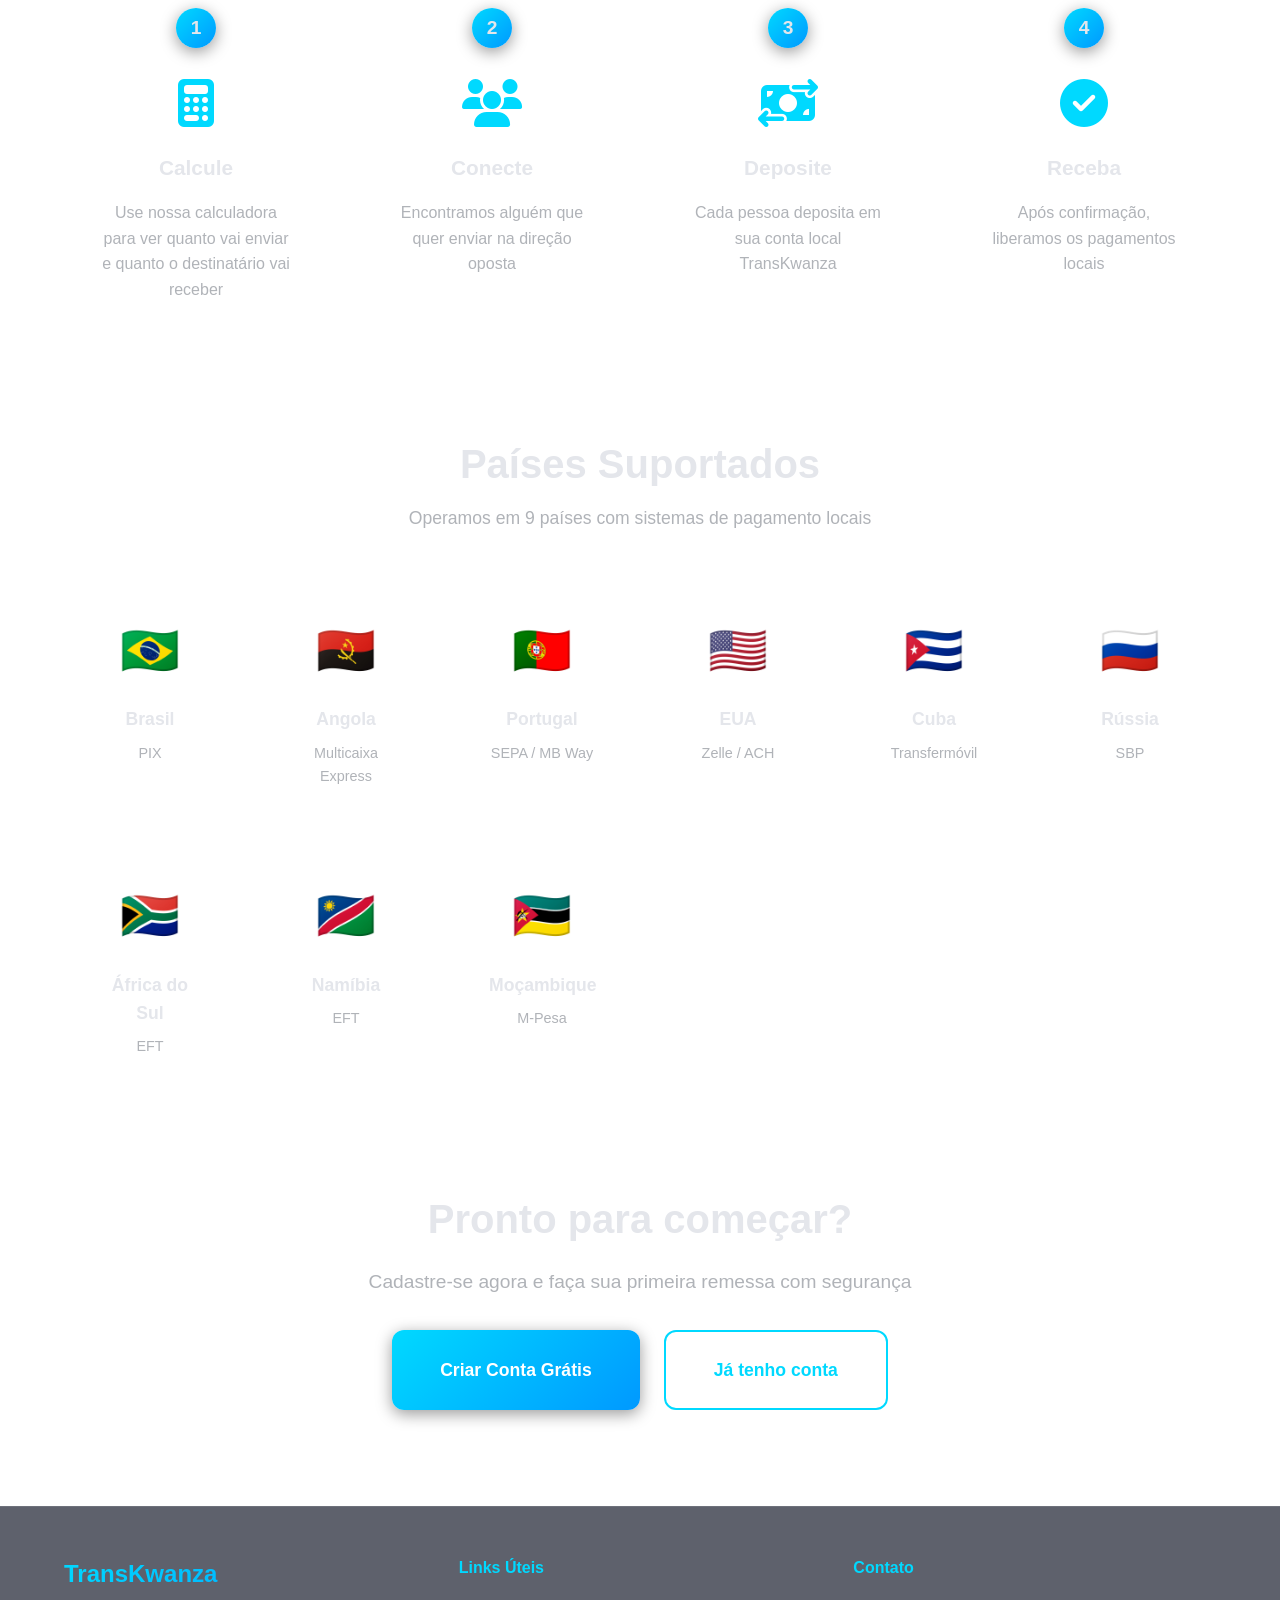
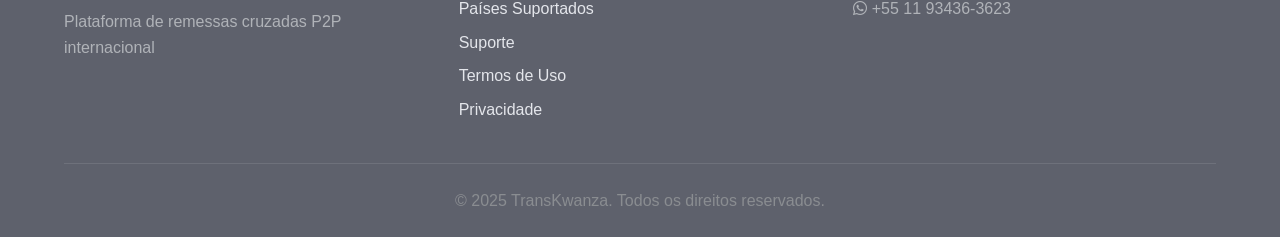
==== commit 657676e3: "✨ Adiciona tema claro/escuro e atualização em tempo real Melhorias implementadas: - Sistema de tema " ====
--- a/index.html
+++ b/index.html
@@ -20,6 +20,13 @@
                     <li><a href="index.html" class="active">Início</a></li>
                     <li><a href="paises.html">Países Suportados</a></li>
                     <li><a href="suporte.html">Suporte</a></li>
+                    <li>
+                        <div class="theme-toggle" id="themeToggle">
+                            <i class="fas fa-sun theme-icon-sun"></i>
+                            <div class="theme-toggle-switch"></div>
+                            <i class="fas fa-moon theme-icon-moon"></i>
+                        </div>
+                    </li>
                     <li><a href="login.html" class="btn-secondary">Entrar</a></li>
                     <li><a href="cadastro.html" class="btn-primary">Cadastrar</a></li>
                 </ul>
@@ -122,6 +129,9 @@
                         </div>
                         <div class="info-row small">
                             <span id="lastUpdate">Última atualização: --</span>
+                            <button class="btn-refresh-rates" id="refreshRatesBtn" title="Atualizar taxas de câmbio">
+                                <i class="fas fa-sync-alt"></i>
+                            </button>
                         </div>
                     </div>
 
@@ -266,6 +276,7 @@
         </div>
     </footer>
 
+    <script src="js/theme.js"></script>
     <script src="js/main.js"></script>
     <script src="js/currency.js"></script>
 </body>
--- a/css/style.css
+++ b/css/style.css
@@ -56,6 +56,38 @@
     /* Glass Effect */
     --glass-border: 1px solid rgba(255, 255, 255, 0.1);
     --glass-blur: blur(10px);
+}
+
+/* Light Theme */
+[data-theme="light"] {
+    /* Light Theme Colors */
+    --bg-primary: linear-gradient(135deg, #e3f2fd 0%, #bbdefb 100%);
+    --bg-secondary: rgba(255, 255, 255, 0.8);
+    --bg-tertiary: rgba(245, 245, 245, 0.9);
+    --bg-hover: rgba(224, 224, 224, 0.9);
+    --bg-glass: rgba(255, 255, 255, 0.6);
+    --bg-glass-hover: rgba(255, 255, 255, 0.8);
+
+    /* Text Colors */
+    --text-primary: #1a1a1a;
+    --text-secondary: #424242;
+    --text-muted: #757575;
+
+    /* Shadows for light theme */
+    --shadow-sm: 0 2px 8px rgba(0, 0, 0, 0.1);
+    --shadow-md: 0 4px 16px rgba(0, 0, 0, 0.12);
+    --shadow-lg: 0 8px 32px rgba(0, 0, 0, 0.15);
+    --shadow-glow: 0 0 20px rgba(0, 217, 255, 0.4);
+
+    /* Glass Effect for light */
+    --glass-border: 1px solid rgba(0, 0, 0, 0.1);
+    --gradient-bg: linear-gradient(135deg, #e3f2fd 0%, #bbdefb 50%, #90caf9 100%);
+}
+
+[data-theme="light"] body::before {
+    background:
+        radial-gradient(circle at 20% 50%, rgba(0, 217, 255, 0.15) 0%, transparent 50%),
+        radial-gradient(circle at 80% 80%, rgba(0, 153, 255, 0.15) 0%, transparent 50%);
 }
 
 /* ==================== BASE STYLES ==================== */
@@ -190,6 +222,63 @@
     transition: var(--transition);
 }
 
+/* Theme Toggle */
+.theme-toggle {
+    display: flex;
+    align-items: center;
+    gap: var(--spacing-xs);
+    padding: var(--spacing-xs);
+    background: var(--bg-glass);
+    backdrop-filter: var(--glass-blur);
+    border: var(--glass-border);
+    border-radius: var(--radius-lg);
+    cursor: pointer;
+    transition: var(--transition);
+}
+
+.theme-toggle:hover {
+    background: var(--bg-glass-hover);
+}
+
+.theme-toggle-switch {
+    position: relative;
+    width: 50px;
+    height: 26px;
+    background: var(--bg-tertiary);
+    border-radius: 13px;
+    transition: var(--transition);
+}
+
+.theme-toggle-switch::before {
+    content: '';
+    position: absolute;
+    width: 22px;
+    height: 22px;
+    border-radius: 50%;
+    background: var(--gradient-primary);
+    top: 2px;
+    left: 2px;
+    transition: var(--transition);
+    box-shadow: var(--shadow-sm);
+}
+
+[data-theme="light"] .theme-toggle-switch::before {
+    transform: translateX(24px);
+}
+
+.theme-toggle i {
+    font-size: 1.2rem;
+    transition: var(--transition);
+}
+
+.theme-icon-sun {
+    color: #ffa726;
+}
+
+.theme-icon-moon {
+    color: #00d9ff;
+}
+
 /* ==================== BUTTONS ==================== */
 .btn-primary,
 .btn-secondary,
@@ -455,7 +544,49 @@
 .info-row.small {
     font-size: 0.85rem;
     color: var(--text-muted);
+    justify-content: space-between;
+    align-items: center;
+    gap: var(--spacing-sm);
+}
+
+.btn-refresh-rates {
+    display: flex;
+    align-items: center;
     justify-content: center;
+    width: 36px;
+    height: 36px;
+    background: var(--bg-glass);
+    backdrop-filter: var(--glass-blur);
+    border: var(--glass-border);
+    border-radius: var(--radius-md);
+    color: var(--accent-primary);
+    cursor: pointer;
+    transition: var(--transition);
+    font-size: 1rem;
+}
+
+.btn-refresh-rates:hover:not(:disabled) {
+    background: var(--bg-glass-hover);
+    border-color: var(--accent-primary);
+    transform: translateY(-2px);
+    box-shadow: var(--shadow-glow);
+}
+
+.btn-refresh-rates:active:not(:disabled) {
+    transform: translateY(0);
+}
+
+.btn-refresh-rates:disabled {
+    opacity: 0.6;
+    cursor: not-allowed;
+}
+
+.btn-refresh-rates i {
+    transition: transform 0.6s ease;
+}
+
+.btn-refresh-rates:hover:not(:disabled) i {
+    transform: rotate(180deg);
 }
 
 /* ==================== HOW IT WORKS ==================== */
